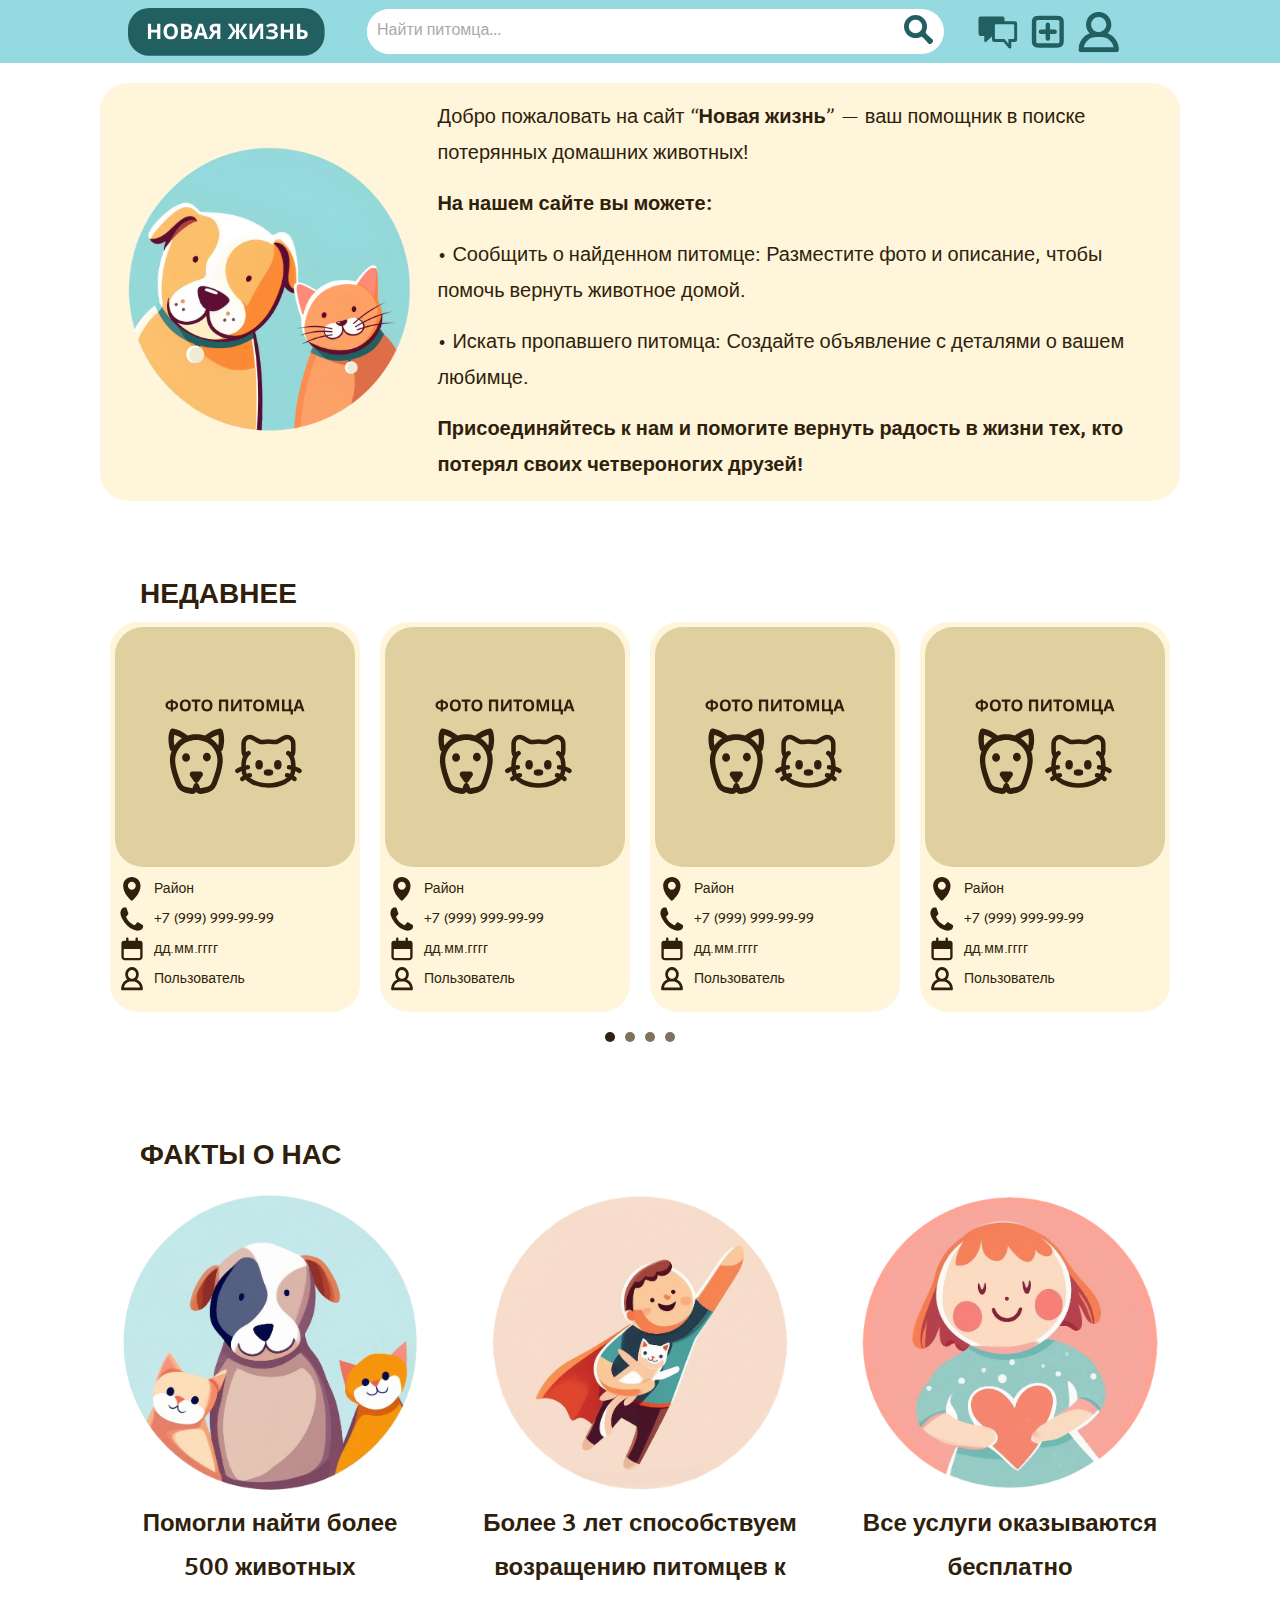
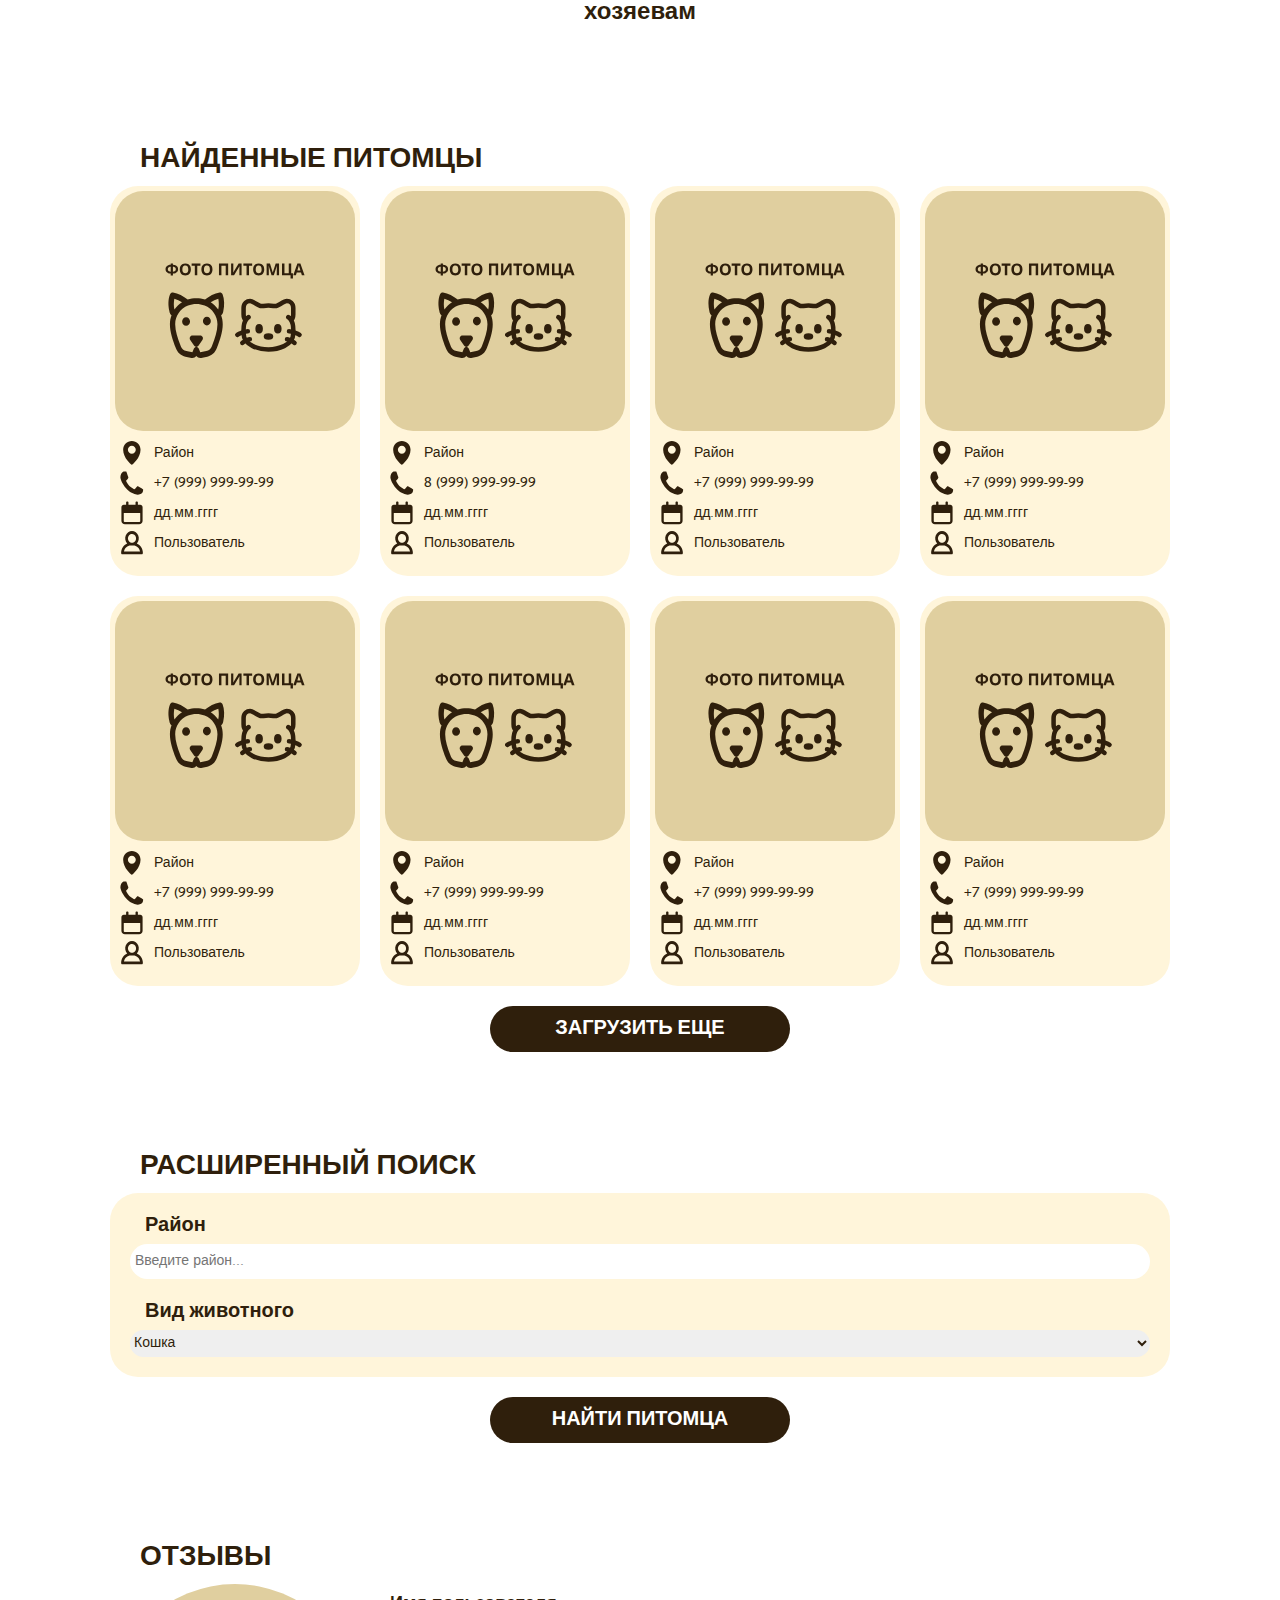
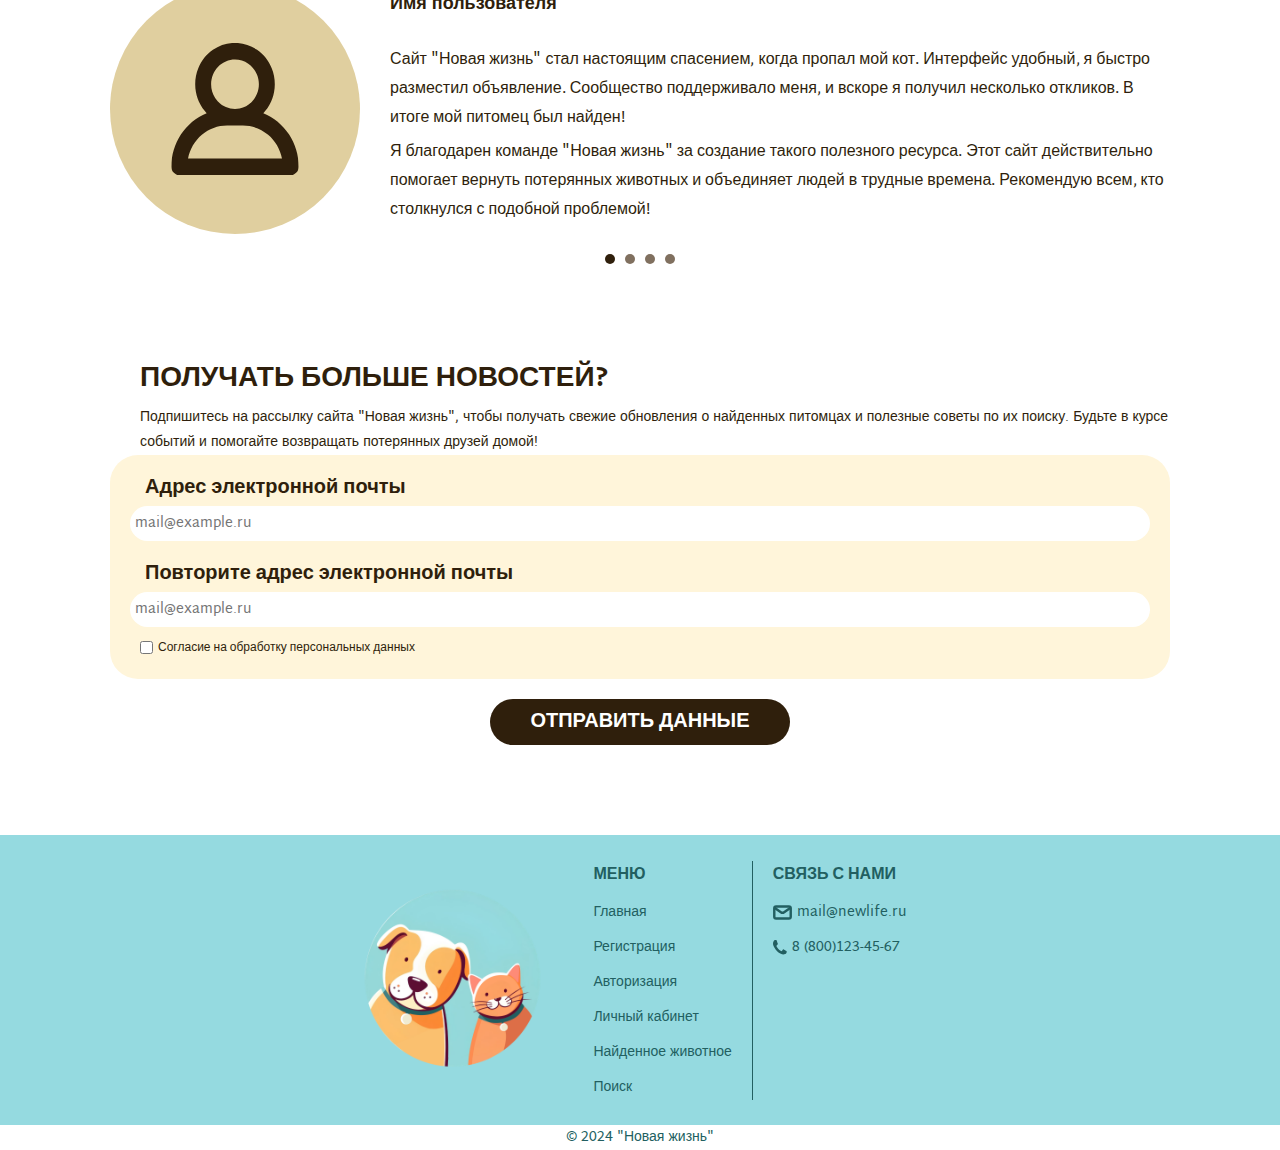
==== index.html @ a0ac383c "files" ====
<!DOCTYPE html>
<html lang="ru">

<head>
    <meta charset="UTF-8">
    <meta name="viewport" content="width=device-width, initial-scale=1.0">
    <link rel="preconnect" href="https://fonts.googleapis.com">
    <link rel="preconnect" href="https://fonts.gstatic.com" crossorigin>
    <link
        href="https://fonts.googleapis.com/css2?family=DM+Sans:opsz,wght@9..40,100..1000&family=Golos+Text:wght@400..900&family=Martel+Sans:wght@400;700&family=Raleway:ital,wght@0,100..900;1,100..900&display=swap"
        rel="stylesheet">
    <link rel="stylesheet" href="static/styles/general-styles.css">
    <link rel="stylesheet" href="static/styles/main-page-styles.css">
    <title>Главная</title>
</head>

<body>

    <!-- Шапка сайта -->
    <nav class="head-panel">
        <a href="index.html">
            <div class="panel-logo"><img src="static/img/simple-logo.svg" alt=""></div>
        </a>
        <form class="search-block">
            <input name="s" placeholder="Найти питомца..." type="search">
            <button type="submit"><img src="static/img/search.svg" alt=""></button>
        </form>
        <div class="panel-icons">
            <a href="index.html#reviews"><img class="icon" src="static/img/feedback.svg" alt=""></a>
            <a href="add.html"><img class="icon" src="static/img/add-plus-square.svg" alt=""></a>
            <a href="login.html"><img class="icon" src="static/img/account-avatar-person.svg" alt=""></a>
        </div>
        <div class="burger-menu">
            <button class="burger-button">
                <img style="height: 50%;" src="static/img/burger-menu.png" alt="">
            </button>
            <div class="burger-panel-icons">
                <a href="index.html">Главная</a>
                <a href="login.html">Личный кабинет</a>
                <a href="add.html">Добавить объявление</a>
                <a href="index.html#reviews">Отзывы</a>
            </div>
        </div>
    </nav>

    <div class="banner">
        <img src="static/img/logo.png" alt="">
        <div class="banner-text">
            <p>Добро пожаловать на сайт “<span>Новая жизнь</span>” — ваш помощник в поиске потерянных домашних животных!
            </p>
            <p><span>На нашем сайте вы можете:</span>
            </p>
            <p>• Сообщить о найденном питомце: Разместите фото и описание, чтобы помочь вернуть животное домой.
            </p>
            <p>• Искать пропавшего питомца: Создайте объявление с деталями о вашем любимце.
            </p>
            <p><span>Присоединяйтесь к нам и помогите вернуть радость в жизни тех, кто потерял своих четвероногих
                    друзей!</span></p>
        </div>
    </div>

    <div class="container">
        <p class="bold-text">НЕДАВНЕЕ</p>
        <div class="cards">
            <a href="pet.html" class="card">
                <div class="card-img"> <img src="static/img/pet-photo.svg" alt=""></div>
                <div class="card-info-block">
                    <div class="card-info">
                        <img src="static/img/locate.svg" alt="">
                        <p>Район</p>
                    </div>
                    <div class="card-info">
                        <img src="static/img/phone.svg" alt="">
                        <p>+7 (999) 999-99-99</p>
                    </div>
                    <div class="card-info">
                        <img src="static/img/date.svg" alt="">
                        <p>дд.мм.гггг</p>
                    </div>
                    <div class="card-info">
                        <img src="static/img/user.svg" alt="">
                        <p>Пользователь</p>
                    </div>
                </div>
            </a>
            <a href="pet.html" class="card">
                <div class="card-img"> <img src="static/img/pet-photo.svg" alt=""></div>
                <div class="card-info-block">
                    <div class="card-info">
                        <img src="static/img/locate.svg" alt="">
                        <p>Район</p>
                    </div>
                    <div class="card-info">
                        <img src="static/img/phone.svg" alt="">
                        <p>+7 (999) 999-99-99</p>
                    </div>
                    <div class="card-info">
                        <img src="static/img/date.svg" alt="">
                        <p>дд.мм.гггг</p>
                    </div>
                    <div class="card-info">
                        <img src="static/img/user.svg" alt="">
                        <p>Пользователь</p>
                    </div>
                </div>
            </a>
            <a href="pet.html" class="card">
                <div class="card-img"> <img src="static/img/pet-photo.svg" alt=""></div>
                <div class="card-info-block">
                    <div class="card-info">
                        <img src="static/img/locate.svg" alt="">
                        <p>Район</p>
                    </div>
                    <div class="card-info">
                        <img src="static/img/phone.svg" alt="">
                        <p>+7 (999) 999-99-99</p>
                    </div>
                    <div class="card-info">
                        <img src="static/img/date.svg" alt="">
                        <p>дд.мм.гггг</p>
                    </div>
                    <div class="card-info">
                        <img src="static/img/user.svg" alt="">
                        <p>Пользователь</p>
                    </div>
                </div>
            </a>
            <a href="pet.html" class="card">
                <div class="card-img"> <img src="static/img/pet-photo.svg" alt=""></div>
                <div class="card-info-block">
                    <div class="card-info">
                        <img src="static/img/locate.svg" alt="">
                        <p>Район</p>
                    </div>
                    <div class="card-info">
                        <img src="static/img/phone.svg" alt="">
                        <p>+7 (999) 999-99-99</p>
                    </div>
                    <div class="card-info">
                        <img src="static/img/date.svg" alt="">
                        <p>дд.мм.гггг</p>
                    </div>
                    <div class="card-info">
                        <img src="static/img/user.svg" alt="">
                        <p>Пользователь</p>
                    </div>
                </div>
            </a>
        </div>
        <div class="slider-circles">
            <img src="static/img/slider-select-circle.svg" alt="">
            <img src="static/img/slider-circle.svg" alt="">
            <img src="static/img/slider-circle.svg" alt="">
            <img src="static/img/slider-circle.svg" alt="">
        </div>
    </div>

    <div class="container">
        <p class="bold-text">ФАКТЫ О НАС</p>
        <div class="facts">
            <div class="fact">
                <img src="static/img/fact-icon-1.png" alt="">
                <p>Помогли найти более 500 животных</p>
            </div>
            <div class="fact">
                <img src="static/img/fact-icon-2.png" alt="">
                <p>Более 3 лет способствуем возращению питомцев к хозяевам</p>
            </div>
            <div class="fact">
                <img src="static/img/fact-icon-3.png" alt="">
                <p>Все услуги оказываются бесплатно</p>
            </div>
        </div>
    </div>

    <div class="container">
        <p class="bold-text">НАЙДЕННЫЕ ПИТОМЦЫ</p>
        <div class="cards-found">
            <a href="pet.html" class="card-found">
                <div class="card-img"> <img src="static/img/pet-photo.svg" alt=""></div>
                <div class="card-info-block">
                    <div class="card-info">
                        <img src="static/img/locate.svg" alt="">
                        <p>Район</p>
                    </div>
                    <div class="card-info">
                        <img src="static/img/phone.svg" alt="">
                        <p>+7 (999) 999-99-99</p>
                    </div>
                    <div class="card-info">
                        <img src="static/img/date.svg" alt="">
                        <p>дд.мм.гггг</p>
                    </div>
                    <div class="card-info">
                        <img src="static/img/user.svg" alt="">
                        <p>Пользователь</p>
                    </div>
                </div>
            </a>
            <a href="pet.html" class="card-found">
                <div class="card-img"> <img src="static/img/pet-photo.svg" alt=""></div>
                <div class="card-info-block">
                    <div class="card-info">
                        <img src="static/img/locate.svg" alt="">
                        <p>Район</p>
                    </div>
                    <div class="card-info">
                        <img src="static/img/phone.svg" alt="">
                        <p>8 (999) 999-99-99</p>
                    </div>
                    <div class="card-info">
                        <img src="static/img/date.svg" alt="">
                        <p>дд.мм.гггг</p>
                    </div>
                    <div class="card-info">
                        <img src="static/img/user.svg" alt="">
                        <p>Пользователь</p>
                    </div>
                </div>
            </a>
            <a href="pet.html" class="card-found">
                <div class="card-img"> <img src="static/img/pet-photo.svg" alt=""></div>
                <div class="card-info-block">
                    <div class="card-info">
                        <img src="static/img/locate.svg" alt="">
                        <p>Район</p>
                    </div>
                    <div class="card-info">
                        <img src="static/img/phone.svg" alt="">
                        <p>+7 (999) 999-99-99</p>
                    </div>
                    <div class="card-info">
                        <img src="static/img/date.svg" alt="">
                        <p>дд.мм.гггг</p>
                    </div>
                    <div class="card-info">
                        <img src="static/img/user.svg" alt="">
                        <p>Пользователь</p>
                    </div>
                </div>
            </a>
            <a href="pet.html" class="card-found">
                <div class="card-img"> <img src="static/img/pet-photo.svg" alt=""></div>
                <div class="card-info-block">
                    <div class="card-info">
                        <img src="static/img/locate.svg" alt="">
                        <p>Район</p>
                    </div>
                    <div class="card-info">
                        <img src="static/img/phone.svg" alt="">
                        <p>+7 (999) 999-99-99</p>
                    </div>
                    <div class="card-info">
                        <img src="static/img/date.svg" alt="">
                        <p>дд.мм.гггг</p>
                    </div>
                    <div class="card-info">
                        <img src="static/img/user.svg" alt="">
                        <p>Пользователь</p>
                    </div>
                </div>
            </a>
            <a href="pet.html" class="card-found">
                <div class="card-img"> <img src="static/img/pet-photo.svg" alt=""></div>
                <div class="card-info-block">
                    <div class="card-info">
                        <img src="static/img/locate.svg" alt="">
                        <p>Район</p>
                    </div>
                    <div class="card-info">
                        <img src="static/img/phone.svg" alt="">
                        <p>+7 (999) 999-99-99</p>
                    </div>
                    <div class="card-info">
                        <img src="static/img/date.svg" alt="">
                        <p>дд.мм.гггг</p>
                    </div>
                    <div class="card-info">
                        <img src="static/img/user.svg" alt="">
                        <p>Пользователь</p>
                    </div>
                </div>
            </a>
            <a href="pet.html" class="card-found">
                <div class="card-img"> <img src="static/img/pet-photo.svg" alt=""></div>
                <div class="card-info-block">
                    <div class="card-info">
                        <img src="static/img/locate.svg" alt="">
                        <p>Район</p>
                    </div>
                    <div class="card-info">
                        <img src="static/img/phone.svg" alt="">
                        <p>+7 (999) 999-99-99</p>
                    </div>
                    <div class="card-info">
                        <img src="static/img/date.svg" alt="">
                        <p>дд.мм.гггг</p>
                    </div>
                    <div class="card-info">
                        <img src="static/img/user.svg" alt="">
                        <p>Пользователь</p>
                    </div>
                </div>
            </a>
            <a href="pet.html" class="card-found">
                <div class="card-img"> <img src="static/img/pet-photo.svg" alt=""></div>
                <div class="card-info-block">
                    <div class="card-info">
                        <img src="static/img/locate.svg" alt="">
                        <p>Район</p>
                    </div>
                    <div class="card-info">
                        <img src="static/img/phone.svg" alt="">
                        <p>+7 (999) 999-99-99</p>
                    </div>
                    <div class="card-info">
                        <img src="static/img/date.svg" alt="">
                        <p>дд.мм.гггг</p>
                    </div>
                    <div class="card-info">
                        <img src="static/img/user.svg" alt="">
                        <p>Пользователь</p>
                    </div>
                </div>
            </a>
            <a href="pet.html" class="card-found">
                <div class="card-img"> <img src="static/img/pet-photo.svg" alt=""></div>
                <div class="card-info-block">
                    <div class="card-info">
                        <img src="static/img/locate.svg" alt="">
                        <p>Район</p>
                    </div>
                    <div class="card-info">
                        <img src="static/img/phone.svg" alt="">
                        <p>+7 (999) 999-99-99</p>
                    </div>
                    <div class="card-info">
                        <img src="static/img/date.svg" alt="">
                        <p>дд.мм.гггг</p>
                    </div>
                    <div class="card-info">
                        <img src="static/img/user.svg" alt="">
                        <p>Пользователь</p>
                    </div>
                </div>
            </a>
        </div>
        <button class="button-input">ЗАГРУЗИТЬ ЕЩЕ</button>
    </div>

    <div class="container">
        <p class="bold-text">РАСШИРЕННЫЙ ПОИСК</p>
        <form class="form-container">
            <label for="search-text-place">Район</label>
            <input type="text" id="search-text-place" placeholder="Введите район...">
            <label>Вид животного</label>
            <select>
                <option>Кошка</option>
                <option>Собака</option>
                <option>Птица</option>
                <option>Черепаха</option>
                <option>Другое</option>
            </select>
        </form>
        <a class="link-button" href="search.html">НАЙТИ ПИТОМЦА</a>
    </div>

    <div class="container" id="reviews">
        <p class="bold-text">ОТЗЫВЫ</p>
        <div class="review">
            <div class="profile-img">
                <img src="static/img/user-photo.svg" alt="">
            </div>
            <div class="review-text">
                <p class="review-text-user-name">Имя пользователя</p>
                <p>Сайт "Новая жизнь" стал настоящим спасением, когда пропал мой кот. Интерфейс удобный, я быстро
                    разместил
                    объявление. Сообщество поддерживало меня, и вскоре я получил несколько откликов. В итоге мой питомец
                    был
                    найден!</p>
                <p>Я благодарен команде "Новая жизнь" за создание такого полезного ресурса. Этот сайт действительно
                    помогает
                    вернуть потерянных животных и объединяет людей в трудные времена. Рекомендую всем, кто столкнулся с
                    подобной проблемой!</p>
            </div>
        </div>
        <div class="slider-circles">
            <img src="static/img/slider-select-circle.svg" alt="">
            <img src="static/img/slider-circle.svg" alt="">
            <img src="static/img/slider-circle.svg" alt="">
            <img src="static/img/slider-circle.svg" alt="">
        </div>
    </div>

    <div class="container">
        <p class="bold-text">ПОЛУЧАТЬ БОЛЬШЕ НОВОСТЕЙ?</p>
        <p class="low-text">Подпишитесь на рассылку сайта "Новая жизнь", чтобы получать свежие обновления о найденных
            питомцах и полезные
            советы по их поиску. Будьте в курсе событий и помогайте возвращать потерянных друзей домой!</p>
        <form class="form-container">
            <label>Адрес электронной почты</label>
            <input type="email" placeholder="mail@example.ru">
            <span class="form-error">Неверный формат! Введите почту в формате mail@example.ru</span>
            <label>Повторите адрес электронной почты</label>
            <input type="email" placeholder="mail@example.ru">
            <span class="form-error">Неверный формат! Введите почту в формате mail@example.ru</span>
            <div class="checkbox-personal-data"><input type="checkbox">
                <p>Согласие на обработку персональных данных</p>
            </div>
        </form>
        <button class="button-input">ОТПРАВИТЬ ДАННЫЕ</button>
    </div>

    <!-- Подвал сайта -->
    <footer>
        <div class="footer-items">
            <img src="static/img/logo.png" alt="">
            <div class="footer-items-link">
                <div class="footer-item">
                    <p>МЕНЮ</p>
                    <a class="footer-link" href="index.html">Главная</a>
                    <a class="footer-link" href="register.html">Регистрация</a>
                    <a class="footer-link" href="login.html">Авторизация</a>
                    <a class="footer-link" href="profile.html">Личный кабинет</a>
                    <a class="footer-link" href="pet.html">Найденное животное</a>
                    <a class="footer-link" href="search.html">Поиск</a>
                </div>
                <div class="footer-item no-border">
                    <p>СВЯЗЬ С НАМИ</p>
                    <div class="footer-item-block">
                        <img src="static/img/footer-email.svg" alt="">
                        <p>mail@newlife.ru</p>
                    </div>
                    <div class="footer-item-block">
                        <img src="static/img/footer-phone.svg" alt="">
                        <p>8 (800)123-45-67</p>
                    </div>
                </div>
            </div>
        </div>
    </footer>
    <p class="copy">&copy 2024 "Новая жизнь"</p>

</body>

</html>
---- static/styles/general-styles.css ----
* {
    margin: 0;
    padding: 0;
    font-size: 14px;
    font-family: "Martel Sans", sans-serif;
    color: rgba(47, 31, 12, 1);
}

a {
    display: inline;
    text-decoration: none;
}

/* Шапка сайта */
.head-panel {
    display: flex;
    height: 63px;
    justify-content: center;
    gap: 3em;
    align-items: center;
    background-color: rgba(149, 218, 224, 1);
    padding-left: 10%;
    padding-right: 10%;
}

.search-block {
    display: flex;
    height: 70%;
    width: 60%;
    justify-content: center;
    align-items: center;
    max-width: 800px;
    background-color: white;
    border-radius: 2em;
}

.search-block input {
    height: 100%;
    width: 98%;
    padding: 10px;
    caret-color: rgba(47, 31, 12, 1);
    border: none;
    border-radius: 2em;
    font-size: 16px;
    margin-right: 10px;
}

.search-block>input:focus {
    outline: none;
}

.search-block>input[type="search"]::-webkit-search-cancel-button {
    -webkit-appearance: none;
}

.search-block>input::placeholder {
    color: #aaaaaa;
}

.search-block>button {
    background-color: transparent;
    border: none;
    padding: 0;
    padding-right: 10px;
    cursor: pointer;
}

.search-block>button>img {
    padding-top: 6px;
    width: 30px;
    height: 30px;
}

.search-block>img {
    height: 70%;
    padding-right: 2%;
}

input[type="search"]:valid:not(:placeholder-shown) {
    border-style: none;
}

input[type="search"]:invalid:not(:placeholder-shown) {
    border-style: none;
}

.panel-icons {
    display: flex;
    justify-content: center;
    align-items: center;
    gap: 7%;

}

.panel-icons>a {
    display: flex;
    justify-content: center;
    align-items: center;
}

.icon {
    height: 3em;
    width: auto;
}

.icon:hover {
    transition: transform 0.3s;
    transform: scale(1.1);
}

.burger-button {
    display: none;
    background-color: rgba(0, 0, 0, 0);
    border-style: none;
}

.panel-logo {
    display: flex;
    align-items: center;
    height: 70%;
}

.burger-panel-icons {
    display: none;
    flex-direction: column;
    background-color: rgba(34, 95, 97, 1);
    border-radius: 2em;
    padding: 10px;
}

.burger-panel-icons>a {
    font-size: 20px;
    font-weight: bold;
    margin: 10px;
    color: rgb(255, 255, 255);
}

.burger-panel-icons>a:hover {
    color: rgba(149, 218, 224, 1);
    transition: transform 0.8s;
}

/* Теги для адаптивности шапки*/
@media (max-width: 1000px) {
    .burger-button {
        display: block;
    }
    .panel-icons {
        display: none;
    }
    .head-panel {
        flex-direction: row-reverse;
        gap: 1em;
        padding-left: 0;
        padding-right: 0;
    }
    .burger-menu:hover .burger-panel-icons {
        position: absolute;
        display: flex;
    }
}

@media (max-width: 600px) {
    .panel-logo {
        display: none;
    }

    .search-block {
        height: 70%;
        width: 80%;
    }
}

/* Подвал сайта */
footer {
    display: flex;
    flex-direction: column;
    align-items: center;
    justify-content: center;
    background-color: rgba(149, 218, 224, 1);
}

.footer-items {
    padding: 2%;
    display: flex;
    align-items: center;
    gap: 20px;
}

.footer-items>img {
    margin-top: auto;
    margin-bottom: auto;
    height: 200px;
}

.footer-items-link {
    display: flex;
}

.footer-item {
    display: flex;
    flex-direction: column;
    gap: 10px;
    padding-right: 20px;
    padding-left: 20px;
    border-right: 1px solid rgba(34, 95, 97, 1);
}

.footer-item>p {
    color: rgba(34, 95, 97, 1);
    font-size: 16px;
    font-weight: bold;
}

.footer-link, .footer-item-block>p {
    color: rgba(34, 95, 97, 1);
}

.footer-item-block {
    display: flex;
    gap: 5px;
    align-items: center;
}

.footer-item-block>img {
    height: 15px;
}

.no-border {
    border: none;
}

.copy {
    background-color: white;
    color: rgba(34, 95, 97, 1);
    text-align: center;
}


/* Тег для адаптивности подвала */
@media (max-width: 600px) {
    .footer-items {
        flex-direction: column;
    }
}
---- static/styles/main-page-styles.css ----
/* Контейнер для блоков */
.container {
    display: flex;
    justify-content: center;
    flex-direction: column;
    margin-left: auto;
    margin-right: auto;
    max-width: 1060px;
    padding-bottom: 90px;
}


/* Баннер */
.banner {
    display: flex;
    justify-content: space-between;
    align-items: center;
    background-color: rgba(255, 245, 218, 1);
    border-radius: 2em;
    max-width: 1060px;
    padding: 10px;
    margin-top: 20px;
    margin-bottom: 70px;
    margin-left: auto;
    margin-right: auto;
}

.banner>img {
    height: 320px;
}

.banner-text {
    display: flex;
    flex-direction: column;
}

.banner-text>p {
    font-family: "Martel Sans", sans-serif;
    font-size: 20px;
    color: rgba(47, 31, 12, 1);
    padding: 1%;
}

.banner-text>p>span {
    font-size: 100%;
    font-weight: bold;
}

/* Теги для адаптивности баннера*/
@media (max-width: 1080px) {
    .banner {
        max-width: 770px;
    }

    .banner-text>p {
        font-size: 14px;
    }
}

@media (max-width: 770px) {
    .banner {
        max-width: 580px;
    }
}

@media (max-width: 600px) {
    .banner {
        max-width: 405px;
        flex-direction: column;
    }
}

@media (max-width: 405px) {
    .banner {
        max-width: 320px;
    }

    .banner-text>p {
        font-size: 12px;
    }
}


/* Блок с недавними карточками */
.bold-text {
    font-size: 2em;
    padding-left: 30px;
    font-weight: bold;
}

.low-text {
    padding-left: 30px;
}


.cards {
    display: grid;
    grid-template-columns: repeat(4, 1fr);
    width: 100%;
    gap: 20px;
}

.card {
    display: flex;
    flex-direction: column;
    justify-content: space-between;
    align-items: center;
    width: 250px;
    background-color: rgba(255, 245, 218, 1);
    border-radius: 2em;
    color: rgba(47, 31, 12, 1);
    text-decoration: none;
}

.card-img {
    display: flex;
    border-radius: 2em;
    height: 240px;
    width: 240px;
    padding: 5px;
}

.card-img>img {
    width: 100%;
    height: 100%;
    border-radius: 2em;
    object-fit: cover;
}

.card-info-block {
    display: flex;
    flex-direction: column;
    justify-content: start;
    gap: 5px;
    padding-bottom: 20px;
    padding-top: 5px;
    padding-left: 10px;
    width: 240px;
}

.card-info {
    display: flex;
    flex-direction: row;
    gap: 10px;
}

.card-info>img {
    height: 24px;
    width: 24px;
}

.slider-circles {
    display: flex;
    align-items: center;
    gap: 10px;
    padding-top: 20px;
    margin-left: auto;
    margin-right: auto;
}

.slider-circles>img {
    height: 10px;
}

.slider-circles>img:hover {
    transition: transform 0.3s;
    transform: scale(1.1);
}

/* Теги для адаптивности блока с недавними карточками */
@media (max-width: 1080px) {
    .cards {
        grid-template-columns: repeat(3, 1fr);
        max-width: 770px;
        margin-left: auto;
        margin-right: auto;
        gap: 10px;
    }

    .card:nth-child(4) {
        display: none;
    }

    .container {
        max-width: 770px;
    }
}

@media (max-width: 770px) {
    .cards {
        margin-left: auto;
        margin-right: auto;
        max-width: 580px;
        gap: 20px;
    }

    .bold-text {
        font-size: 24px;
    }

    .card {
        width: 180px;
    }

    .card-img {
        height: 170px;
        width: 170px;
    }

    .card-info-block {
        width: 170px;
    }

    .container {
        max-width: 580px;
    }
}

@media (max-width: 600px) {
    .cards {
        margin-left: auto;
        margin-right: auto;
        max-width: 560px;
        gap: 10px;
    }

    .container {
        max-width: 560px;
    }
}

@media (max-width: 580px) {
    .cards {
        grid-template-columns: repeat(2, 1fr);
        max-width: 405px;
        gap: 5px;
    }

    .bold-text {
        font-size: 20px;
        text-align: center;
        padding-left: 0;
    }

    .low-text {
        text-align: center;
        padding: 2%;
    }

    .card {
        width: 200px;
    }

    .card-img {
        height: 190px;
        width: 190px;
    }

    .card-info>img {
        height: 22px;
    }

    .card-info-block {
        width: 190px;
    }

    .container {
        max-width: 405px;
    }

    .card:nth-child(3) {
        display: none;
    }
}

@media (max-width: 405px) {
    .cards {
        max-width: 320px;
        gap: 5px;
    }

    .card {
        width: 157px;
    }

    .card-img {
        height: 147px;
        width: 147px;
    }

    .card-info-block {
        width: 147px;
    }

    .card-info>p {
        font-size: 12px;
    }

    .card-info>img {
        height: 19px;
    }

    .container {
        max-width: 320px;
    }
}



/* Блок фактов о компании и сайте */
.facts {
    display: flex;
    justify-content: center;
    align-items: flex-start;
    gap: 20px;
    padding: 10px;
}

.fact {
    display: flex;
    flex-direction: column;
    align-items: center;
    gap: 10px;
}

.fact>img {
    height: 300px;
}

.fact>p {
    font-size: 24px;
    font-weight: bold;
    text-align: center;
}

@media (max-width: 1080px) {
    .fact>img {
        height: 180px;
    }
}

@media (max-width: 770px) {
    .fact>p {
        font-size: 18px;
    }
}

@media (max-width: 600px) {

    .facts {
        flex-direction: column;
        align-items: center;
    }
}



/* Блок карточек недавно найденных питомцев */
.cards-found {
    display: grid;
    grid-template-columns: repeat(4, 1fr);
    grid-template-rows: repeat(2, 1fr);
    width: 100%;
    gap: 20px;
}

.card-found {
    display: flex;
    flex-direction: column;
    justify-content: space-between;
    align-items: center;
    width: 250px;
    background-color: rgba(255, 245, 218, 1);
    border-radius: 2em;
    color: rgba(47, 31, 12, 1);
    text-decoration: none;
}

.button-input {
    display: flex;
    width: 300px;
    padding-top: 5px;
    padding-bottom: 5px;
    justify-content: center;
    align-items: center;
    border: none;
    border-radius: 2em;
    background-color: rgba(47, 31, 12, 1);
    font-size: 20px;
    color: white;
    font-weight: bold;
    margin-top: 20px;
    margin-left: auto;
    margin-right: auto;
    cursor: pointer;
}

.button-input:hover {
    transition: 0.3s;
    background-color: rgba(34, 95, 97, 1);
    color: white;
}

/* Теги для адаптивности блока с недавно найденными питомцами */
@media (max-width: 1080px) {
    .cards-found {
        grid-template-columns: repeat(3, 1fr);
        max-width: 770px;
        margin-left: auto;
        margin-right: auto;
        gap: 10px;
    }

    .card-found:nth-child(7),
    .card-found:nth-child(8) {
        display: none;
    }
}

@media (max-width: 770px) {
    .cards-found {
        margin-left: auto;
        margin-right: auto;
        max-width: 580px;
        gap: 20px;
    }

    .card-found {
        width: 180px;
    }
}

@media (max-width: 600px) {
    .cards-found {
        margin-left: auto;
        margin-right: auto;
        max-width: 560px;
        gap: 10px;
    }
}

@media (max-width: 580px) {
    .cards-found {
        grid-template-columns: repeat(2, 1fr);
        max-width: 405px;
        gap: 5px;
    }

    .card-found {
        width: 200px;
    }

    .card-found:nth-child(7),
    .card-found:nth-child(8) {
        display: flex;
    }
}

@media (max-width: 405px) {
    .cards-found {
        max-width: 320px;
        gap: 5px;
    }

    .card-found {
        width: 157px;
    }
}


/* Форма расширенного поиска */
.form-container {
    display: flex;
    flex-direction: column;
    padding: 20px;
    padding-top: 0px;
    background-color: rgba(255, 245, 218, 1);
    border-radius: 2em;
}

.form-container>label {
    font-weight: bold;
    margin-top: 15px;
    margin-left: 15px;
    font-size: 20px;
}

.form-container>input {
    border-radius: 2em;
    border-style: none;
    padding: 5px;
}

.form-container>input:focus, textarea:focus, select:focus {
    outline: none;
}

textarea {
    border-style: none;
    border-radius: 2em;
    font-size: 14px;
    padding: 10px;
    max-width: 100%;
    min-width: 90%;
}

select {
    border-style: none;
    border-radius: 2em;
    font-size: 14px;
}

input:valid:not(:placeholder-shown), textarea:valid:not(:placeholder-shown){
    border-style: solid;
    border-color: rgb(143, 188, 124);
}

input:invalid:not(:placeholder-shown), textarea:invalid:not(:placeholder-shown) {
    border-style: solid;
    border-color: rgba(203, 67, 67, 1);
}

.form-error {
    display: none;
    padding-left: 20px;
    color: rgba(203, 67, 67, 1);
}

input:invalid:not(:placeholder-shown) + .form-error {
    display: block;
}

.link-button {
    display: flex;
    width: 300px;
    padding-top: 5px;
    padding-bottom: 5px;
    justify-content: center;
    align-items: center;
    border: none;
    border-radius: 2em;
    background-color: rgba(47, 31, 12, 1);
    font-size: 20px;
    color: white;
    font-weight: bold;
    margin-top: 20px;
    margin-left: auto;
    margin-right: auto;
    cursor: pointer;
}

.link-button:hover {
    transition: 0.3s;
    background-color: rgba(34, 95, 97, 1);
    color: white;
}

/* Теги для адаптивности формы расширенного поиска */
@media (max-width: 1080px) {
    .form-container {
        margin-left: 2%;
        margin-right: 2%;
    }

}

@media (max-width: 580px) {
    .form-container>label {
        font-size: 16px;
    }
}

@media (max-width: 405px) {
    .form-container>label {
        font-size: 14px;
    }
}



/* Блок отзывов */
.review {
    display: flex;
    align-items: center;
    gap: 30px;
}

.profile-img {
    height: 250px;
    border-radius: 50%;
}

.profile-img>img {
    height: 100%;
    border-radius: 50%;
    object-fit: cover;
}

.review-text .review-text-user-name {
    font-size: 18px;
    font-weight: bold;
    margin-bottom: 20px;
}

.review-text>p {
    padding-bottom: 5px;
    font-size: 16px;
}

/* Теги для адаптивности блока отзывов */
@media (max-width: 770px) {
    .profile-img {
        height: 200px;
    }

    .review-text .review-text-user-name {
        font-size: 16px;
    }

    .review-text>p {
        font-size: 14px;
    }
}

@media (max-width: 600px) {
    .review {
        flex-direction: column;
        gap: 10px;
    }

    .review-text .review-text-user-name {
        text-align: center;
    }

    .review-text>p {
        padding-left: 2%;
        padding-right: 2%;
    }
}


/* Форма подписки на рассылку */
.checkbox-personal-data {
    display: flex;
    flex-direction: row;
    align-items: center;
    gap: 5px;
    padding-top: 10px;
    margin-left: 10px;
}

.checkbox-personal-data>p {
    font-size: 12px;
}

.checkbox-personal-data>input {
    accent-color: rgba(47, 31, 12, 1);
    cursor: pointer;
}

/* Теги для адаптивности блока подписки на рассылку */
@media (max-width: 580px) {
    .low-text {
        font-size: 12px;
    }
}
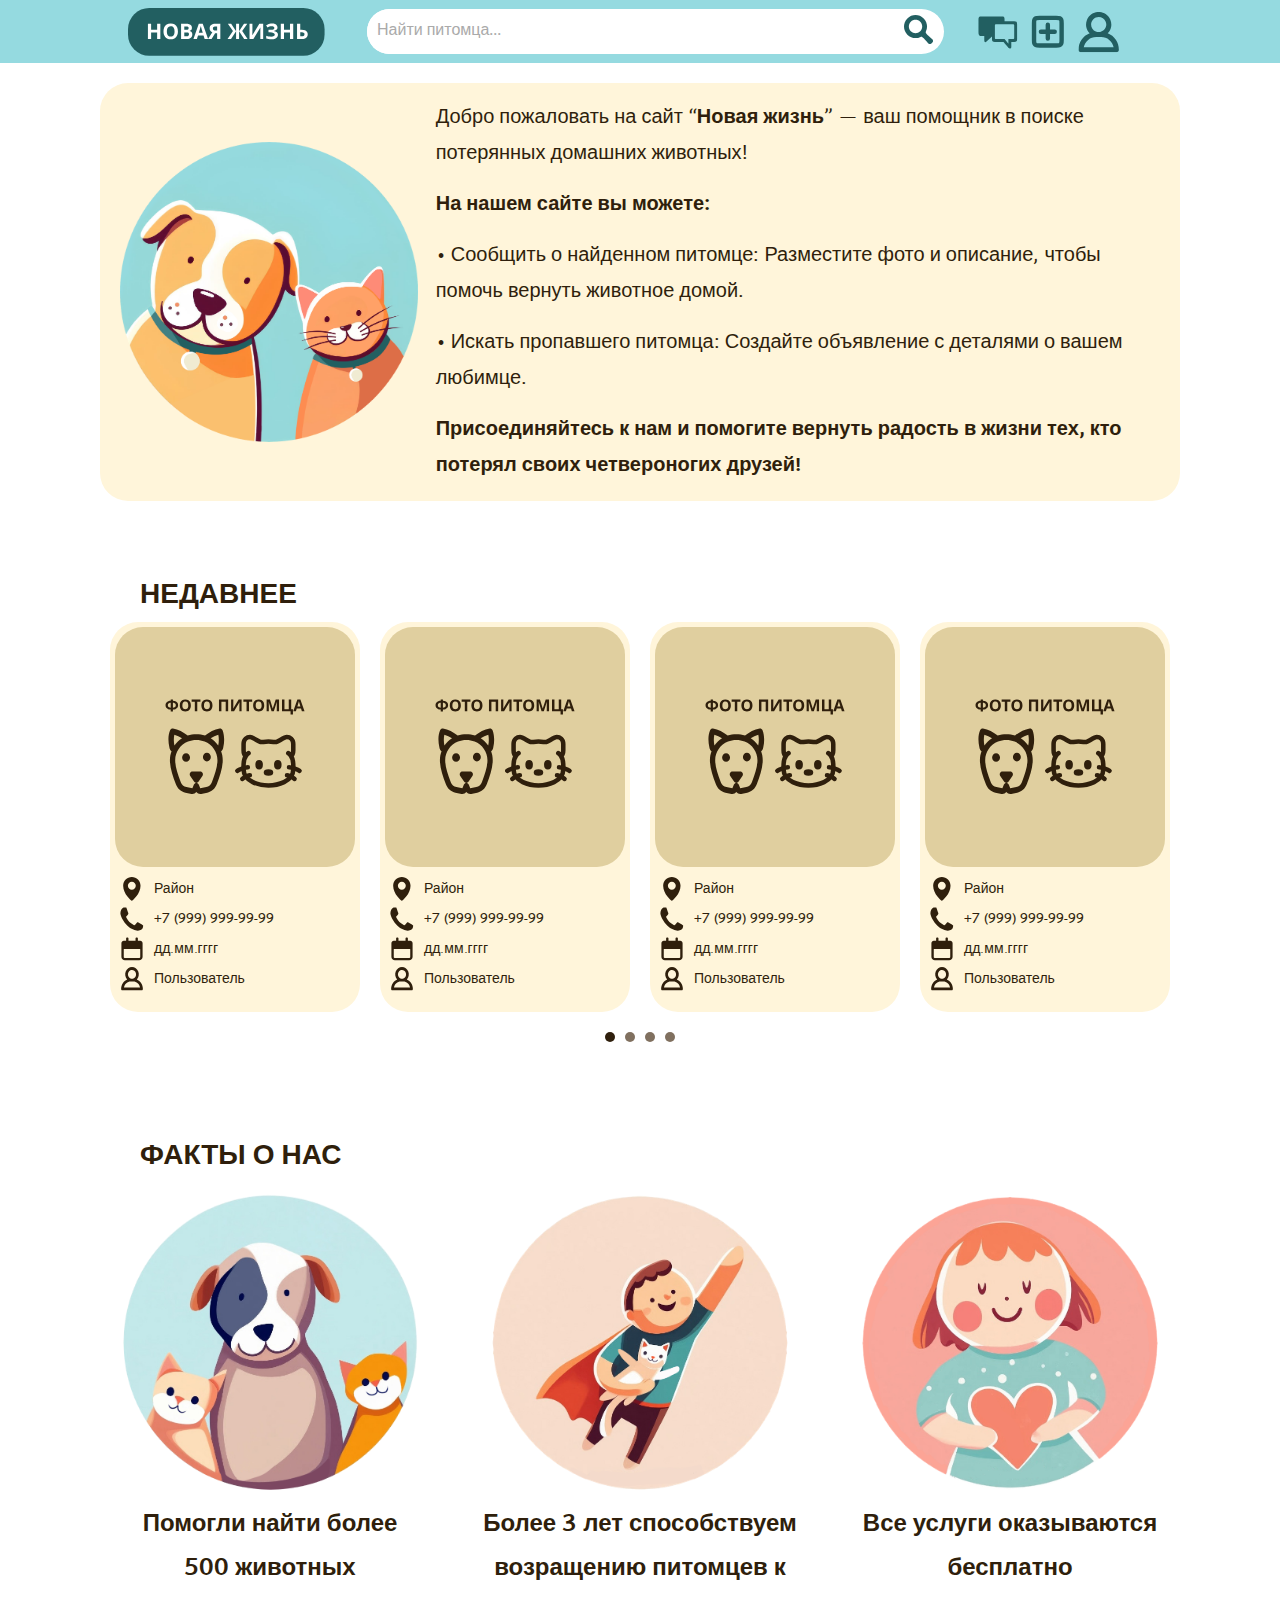
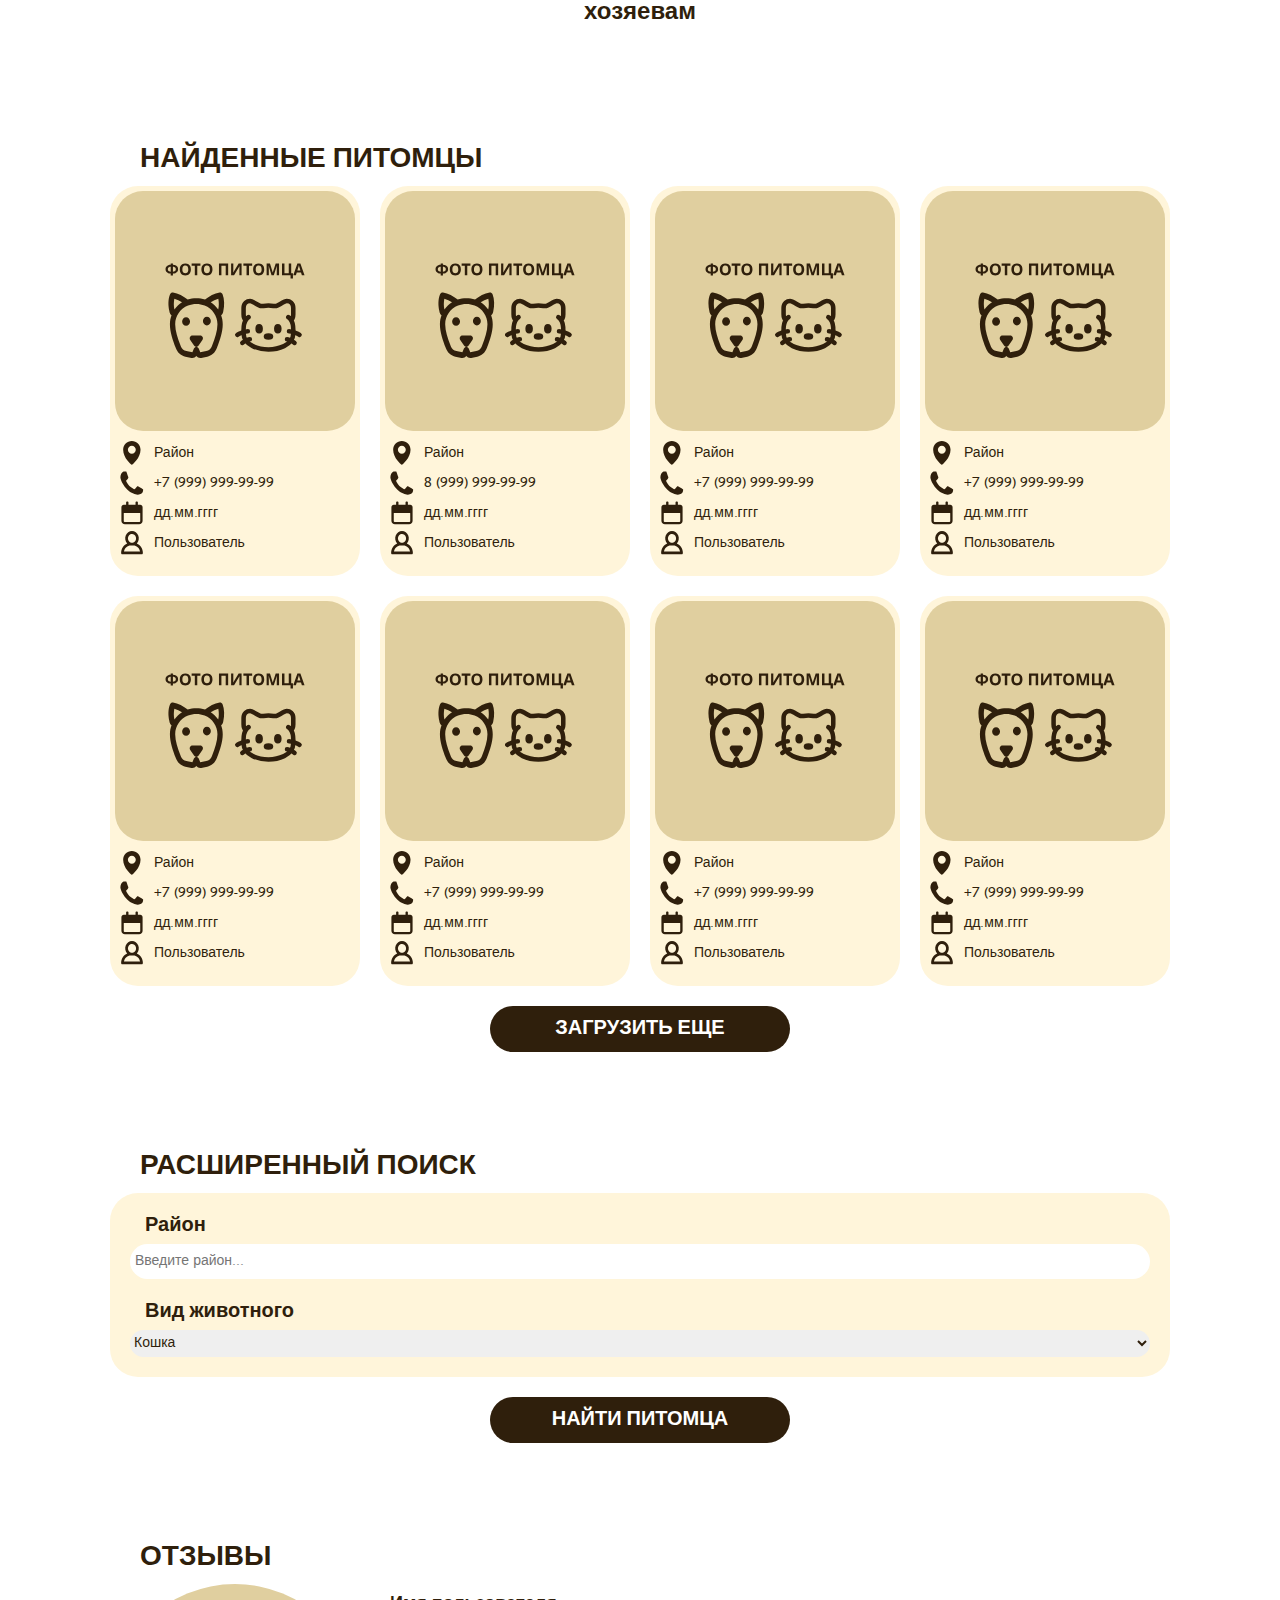
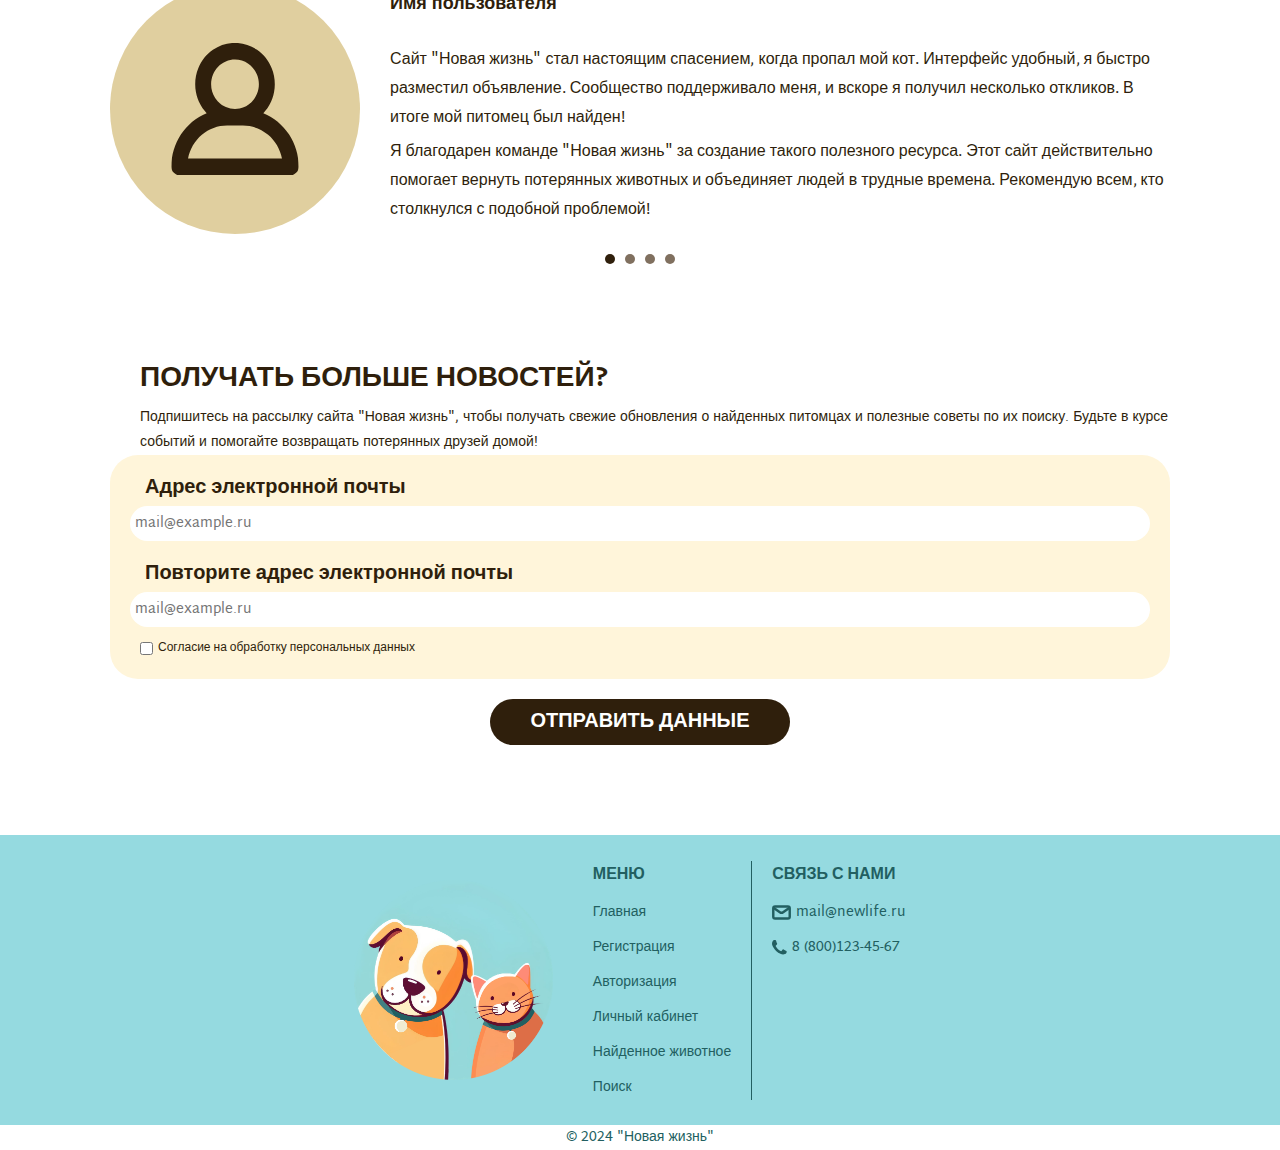
==== commit 342ec17c: "files" ====
--- a/index.html
+++ b/index.html
@@ -4,6 +4,7 @@
 <head>
     <meta charset="UTF-8">
     <meta name="viewport" content="width=device-width, initial-scale=1.0">
+    <link rel="shortcut icon" href="static/img/logo.png">
     <link rel="preconnect" href="https://fonts.googleapis.com">
     <link rel="preconnect" href="https://fonts.gstatic.com" crossorigin>
     <link
@@ -32,7 +33,7 @@
         </div>
         <div class="burger-menu">
             <button class="burger-button">
-                <img style="height: 50%;" src="static/img/burger-menu.png" alt="">
+                <img style="height: 50%;" src="static/img/burger-menu.svg" alt="">
             </button>
             <div class="burger-panel-icons">
                 <a href="index.html">Главная</a>
--- a/static/styles/main-page-styles.css
+++ b/static/styles/main-page-styles.css
@@ -26,7 +26,8 @@
 }
 
 .banner>img {
-    height: 320px;
+    height: 300px;
+    padding: 10px;
 }
 
 .banner-text {
